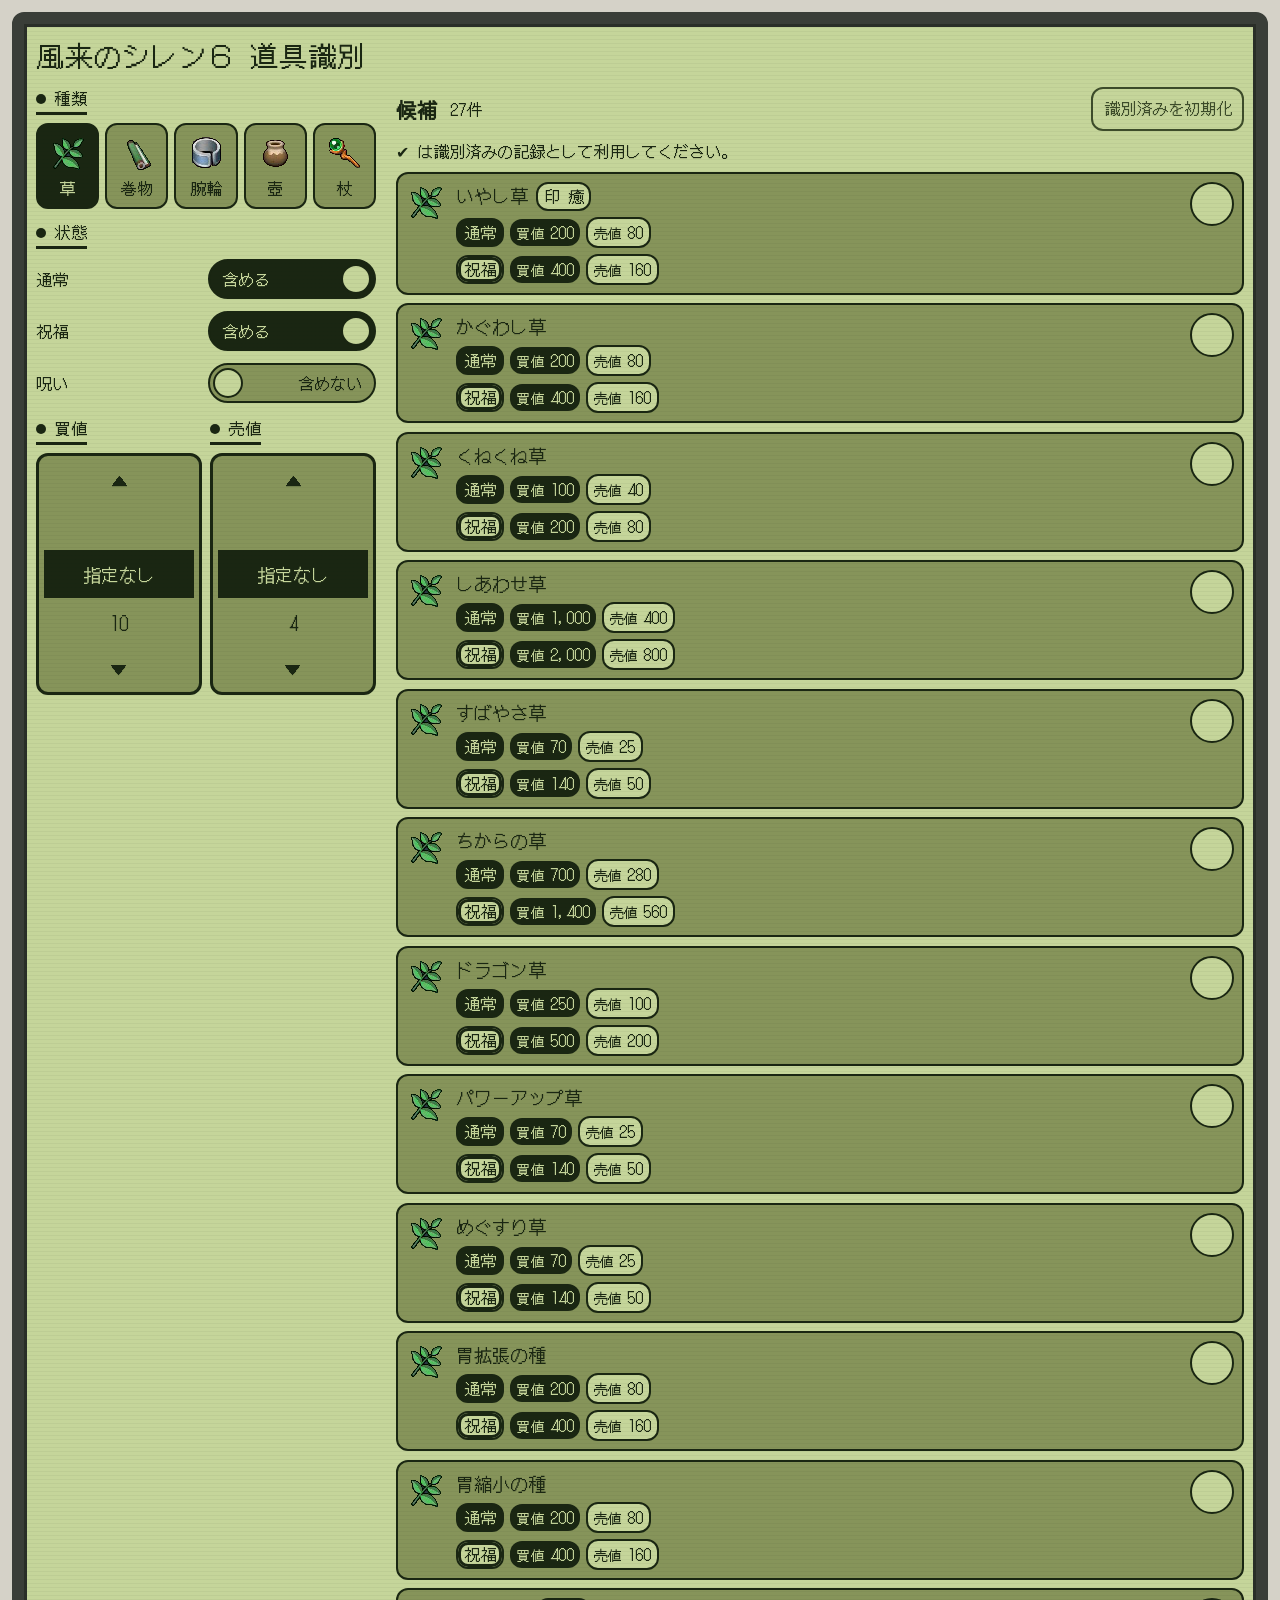
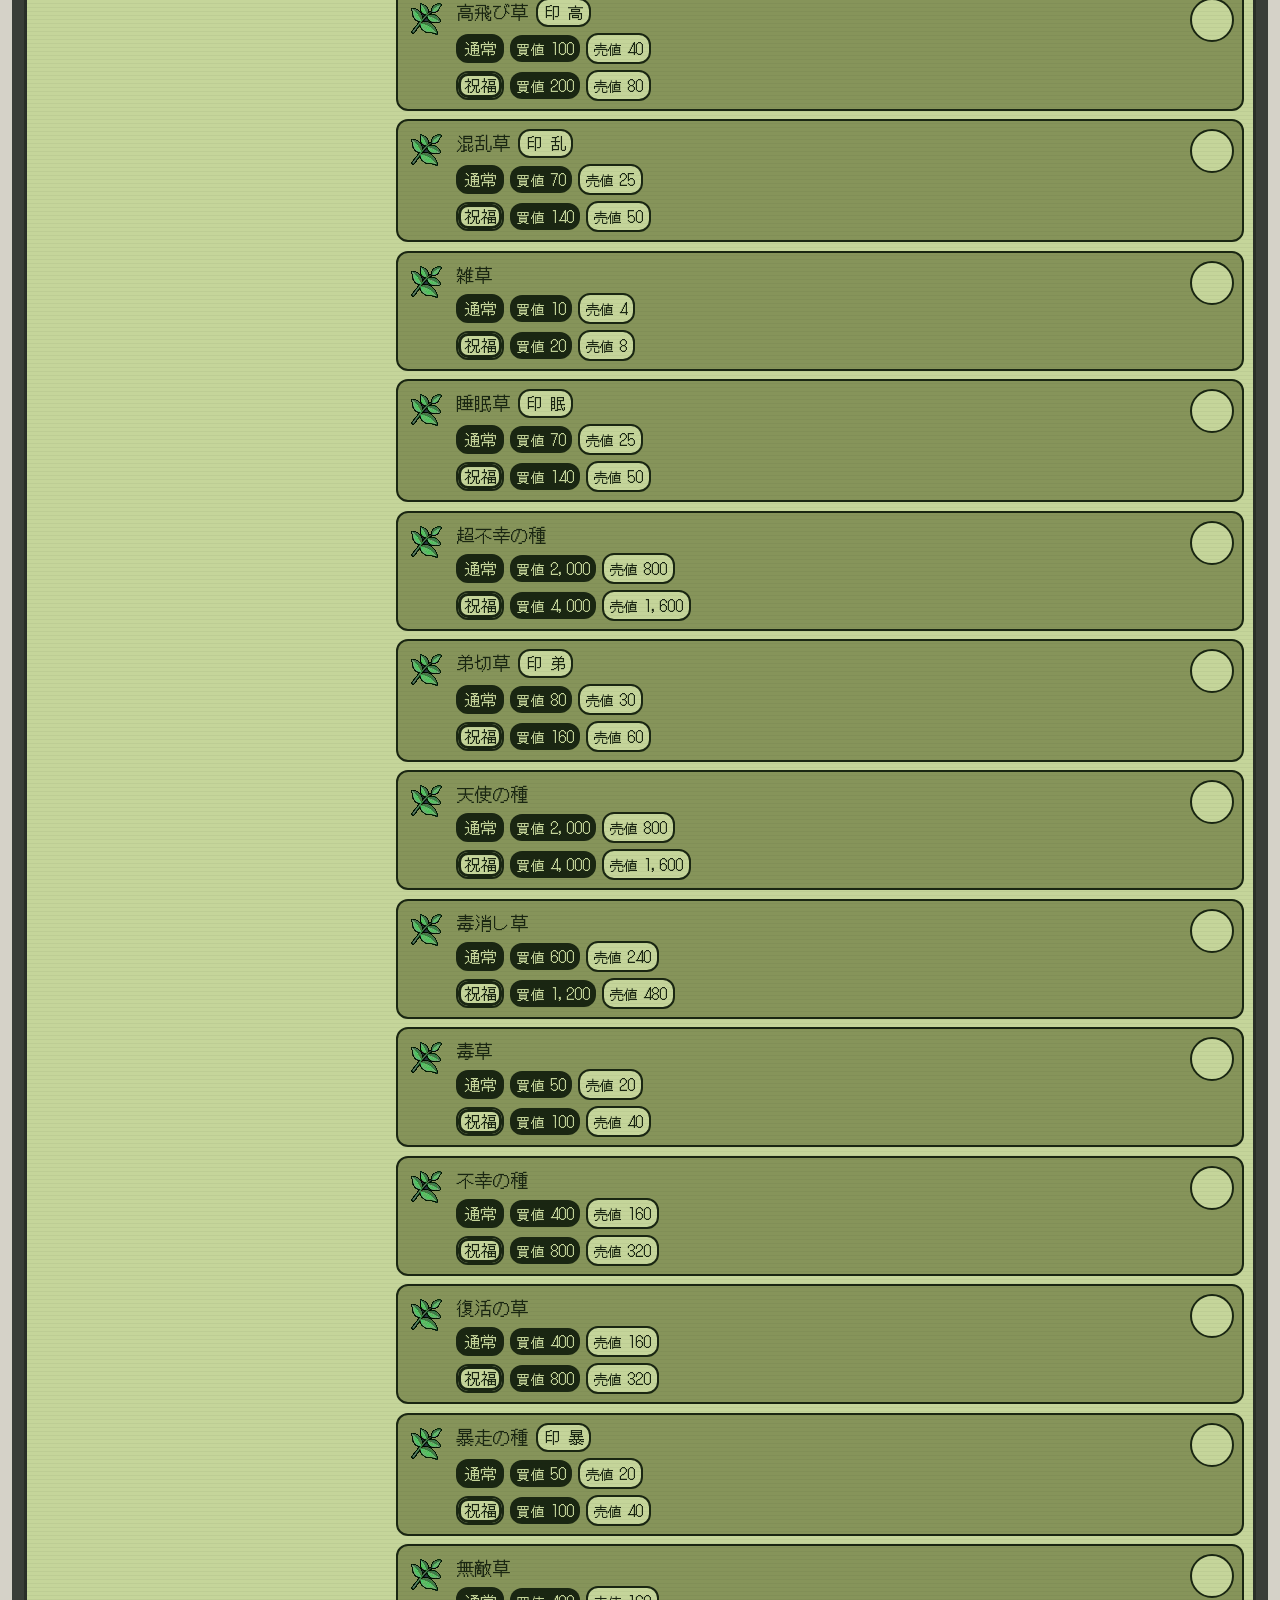
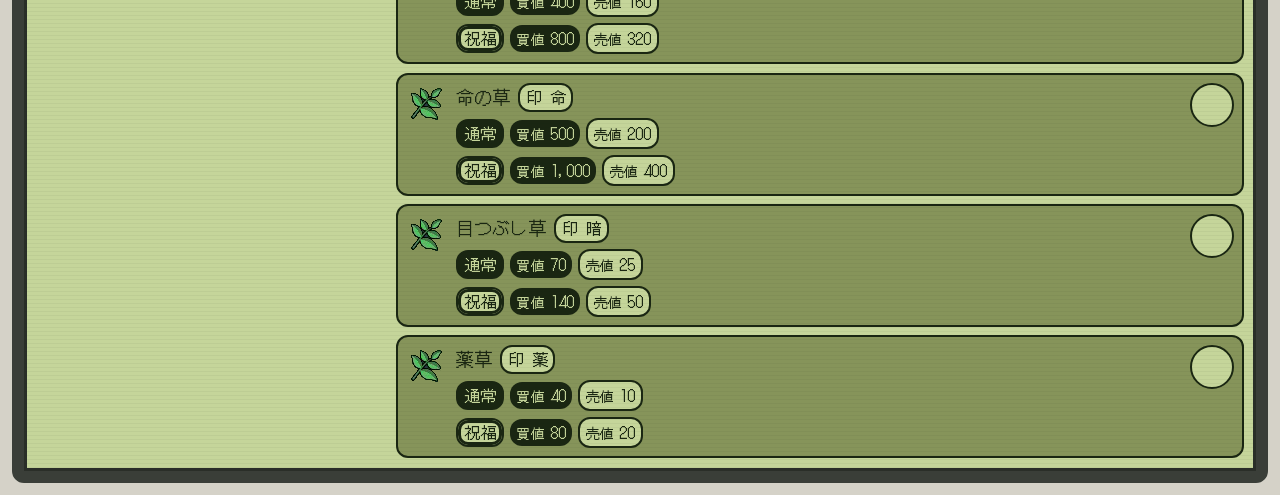
==== index.html @ 4a6f3d22 "Add the Shiren 6 item identification page. Shop prices and blessing state can be used to narrow unid" ====
<!DOCTYPE html>
<html lang="ja">
  <head>
    <meta charset="utf-8" />
    <meta name="viewport" content="width=device-width, initial-scale=1" />
    <title>風来のシレン６ 道具識別</title>
    <link rel="preconnect" href="https://fonts.googleapis.com" />
    <link rel="preconnect" href="https://fonts.gstatic.com" crossorigin />
    <link
      href="https://fonts.googleapis.com/css2?family=DotGothic16&display=swap"
      rel="stylesheet"
    />
    <link rel="stylesheet" href="./styles.css" />
  </head>
  <body>
    <main id="app"></main>
    <script type="module" src="./js/app.js"></script>
  </body>
</html>
---- styles.css ----
:root {
  --gb-darkest: #1a2612;
  --gb-dark: #3d4c2a;
  --gb-light: #86945a;
  --gb-lightest: #c5d59a;
  --gb-shell: #d5d2c8;
  --gb-bezel: #3a3e38;
  --row: 48px;
  --radius-frame: 12px;
  --radius-pill: 999px;
  --radius-circle: 50%;
  font-family: "DotGothic16", "Yu Gothic UI", monospace;
  color: var(--gb-darkest);
  background: var(--gb-shell);
}

*,
*::before,
*::after {
  box-sizing: border-box;
}

body {
  margin: 0;
  min-height: 100dvh;
  padding: 12px;
  background: var(--gb-shell);
  color: var(--gb-darkest);
  font-family: "DotGothic16", "Yu Gothic UI", monospace;
  font-size: 16px;
  line-height: 1.45;
  -webkit-font-smoothing: none;
  -moz-osx-font-smoothing: unset;
}

#app {
  position: relative;
  min-height: calc(100dvh - 24px);
  padding: 12px;
  background: var(--gb-lightest);
  border: 12px solid var(--gb-bezel);
  border-radius: var(--radius-frame);
  box-shadow: inset 0 0 0 3px #2a2e28;
  color: var(--gb-darkest);
}

#app::before {
  content: "";
  position: absolute;
  inset: 0;
  pointer-events: none;
  z-index: 4;
  background: repeating-linear-gradient(
    to bottom,
    transparent 0 3px,
    rgba(26, 38, 18, 0.045) 3px 4px
  );
}

.page-header,
.layout {
  position: relative;
  z-index: 1;
}

.page-header {
  margin-bottom: 12px;
}

.page-title {
  margin: 0;
  font-family: "DotGothic16", "Yu Gothic UI", monospace;
  font-size: 24px;
  font-weight: 400;
  letter-spacing: 0.02em;
  line-height: 1.4;
}

.layout {
  display: flex;
  flex-direction: column;
  gap: 12px;
}

.controls,
.results {
  padding: 0;
  background: transparent;
  border: 0;
}

.control-block + .control-block {
  margin-top: 12px;
}

.control-label {
  display: flex;
  align-items: center;
  gap: 8px;
  width: fit-content;
  margin: 0 0 8px;
  padding-bottom: 2px;
  border-bottom: 3px solid var(--gb-darkest);
  font-family: "DotGothic16", "Yu Gothic UI", monospace;
  font-size: 16px;
  font-weight: 400;
  letter-spacing: 0.04em;
  color: var(--gb-darkest);
}

.control-label::before {
  content: "";
  width: 10px;
  height: 10px;
  flex: 0 0 auto;
  border-radius: var(--radius-circle);
  background: var(--gb-darkest);
}

.category-row {
  display: grid;
  grid-template-columns: repeat(5, minmax(0, 1fr));
  gap: 6px;
}

.status-row {
  display: flex;
  flex-direction: column;
  gap: 8px;
}

.chip-row {
  display: flex;
  flex-wrap: wrap;
  gap: 6px;
}

.status-option {
  display: flex;
  align-items: center;
  justify-content: space-between;
  gap: 12px;
  min-height: 44px;
}

.status-option-label {
  font-size: 16px;
  font-weight: 400;
  color: var(--gb-darkest);
}

.status-switch {
  position: relative;
  flex: 0 0 auto;
  width: 168px;
  height: 40px;
  min-height: 40px;
  min-width: 168px;
  border: 2px solid var(--gb-darkest);
  border-radius: var(--radius-pill);
  background: var(--gb-light);
  color: var(--gb-darkest);
  font-family: "DotGothic16", "Yu Gothic UI", monospace;
  font-size: 16px;
  line-height: 1;
  cursor: pointer;
  padding: 0 12px;
  display: inline-flex;
  align-items: center;
  justify-content: flex-end;
  -webkit-tap-highlight-color: transparent;
  outline: none;
}

.status-switch.is-on {
  background: var(--gb-darkest);
  color: var(--gb-lightest);
  justify-content: flex-start;
}

.status-switch-text {
  position: relative;
  z-index: 1;
  pointer-events: none;
}

.status-switch-knob {
  position: absolute;
  top: 50%;
  left: 3px;
  width: 30px;
  height: 30px;
  margin-top: -15px;
  border: 2px solid var(--gb-darkest);
  border-radius: var(--radius-circle);
  background: var(--gb-lightest);
  pointer-events: none;
  transition: transform 160ms ease;
}

.status-switch.is-on .status-switch-knob {
  transform: translateX(128px);
}

.status-switch:focus-visible {
  box-shadow: 0 0 0 3px var(--gb-darkest);
}

.category-btn,
.chip,
.nudge {
  min-height: 44px;
  min-width: 44px;
  border: 2px solid var(--gb-darkest);
  border-radius: 0;
  background: var(--gb-light);
  color: var(--gb-darkest);
  font-family: "DotGothic16", "Yu Gothic UI", monospace;
  font-size: 16px;
  line-height: 1.35;
  cursor: pointer;
  padding: 0.35rem 0.65rem;
  display: inline-flex;
  align-items: center;
  justify-content: center;
  gap: 0.35rem;
  -webkit-tap-highlight-color: transparent;
}

.category-btn {
  flex-direction: column;
  padding: 0.45rem 0.25rem;
  border-radius: var(--radius-frame);
}

.chip {
  border-radius: var(--radius-frame);
}

.category-icon {
  width: 40px;
  height: 40px;
  object-fit: contain;
  image-rendering: pixelated;
}

[hidden] {
  display: none !important;
}

.category-fallback,
.result-fallback {
  display: inline-flex;
  align-items: center;
  justify-content: center;
  width: 40px;
  height: 40px;
  border: 2px solid var(--gb-darkest);
  border-radius: var(--radius-circle);
  background: var(--gb-light);
  color: var(--gb-darkest);
  font-weight: 400;
  font-size: 16px;
}

.category-fallback.is-blessed,
.result-fallback.is-blessed {
  background: var(--gb-lightest);
  box-shadow: inset 0 0 0 3px var(--gb-darkest);
}

.category-fallback.is-cursed,
.result-fallback.is-cursed {
  background: repeating-linear-gradient(
    45deg,
    var(--gb-darkest) 0 2px,
    var(--gb-dark) 2px 4px
  );
  color: var(--gb-lightest);
}

.category-label {
  font-size: 16px;
  font-weight: 400;
}

.category-btn.is-selected,
.chip.is-selected {
  background: var(--gb-darkest);
  border-color: var(--gb-darkest);
  color: var(--gb-lightest);
}

.price-row {
  display: grid;
  grid-template-columns: 1fr 1fr;
  gap: 8px;
  margin-top: 12px;
}

.price-row .control-block {
  margin-top: 0;
}

.reel {
  background: var(--gb-light);
  border: 3px solid var(--gb-darkest);
  border-radius: var(--radius-frame);
  padding: 2px;
}

.nudge-row {
  display: flex;
  justify-content: center;
}

.nudge {
  width: 44px;
  height: 44px;
  border: 0;
  background: transparent;
  color: var(--gb-darkest);
  font-size: 16px;
  padding: 0;
}

.reel-window {
  position: relative;
  height: calc(var(--row) * 3);
  overflow: hidden;
  touch-action: none;
  outline: none;
}

.reel-window:focus {
  box-shadow: inset 0 0 0 2px var(--gb-darkest);
}

.reel-cursor {
  position: absolute;
  left: 3px;
  right: 3px;
  top: var(--row);
  height: var(--row);
  background: var(--gb-darkest);
  pointer-events: none;
  z-index: 0;
}

.reel-strip {
  position: relative;
  z-index: 1;
}

.reel-item {
  display: flex;
  align-items: center;
  justify-content: center;
  width: 100%;
  height: var(--row);
  background: transparent;
  color: var(--gb-dark);
  font-family: "DotGothic16", "Yu Gothic UI", monospace;
  font-variant-numeric: tabular-nums;
  font-size: 18px;
  line-height: 1;
}

.reel-item.is-near {
  color: var(--gb-darkest);
}

.reel-item.is-selected {
  color: var(--gb-lightest);
  background: transparent;
}

.results-head {
  display: flex;
  align-items: center;
  flex-wrap: wrap;
  gap: 0.75rem;
  margin-bottom: 8px;
}

.results-title {
  margin: 0;
  font-family: "DotGothic16", "Yu Gothic UI", monospace;
  font-size: 20px;
  letter-spacing: 0.04em;
}

.results-count {
  color: var(--gb-darkest);
  font-size: 16px;
  font-variant-numeric: tabular-nums;
}

.results-hint {
  margin: 0 0 8px;
  font-size: 16px;
  line-height: 1.55;
  color: var(--gb-darkest);
}

.reset-identified,
.reset-confirm-no,
.reset-confirm-yes {
  min-height: 44px;
  border: 2px solid var(--gb-darkest);
  border-radius: var(--radius-frame);
  background: var(--gb-light);
  color: var(--gb-darkest);
  font-family: "DotGothic16", "Yu Gothic UI", monospace;
  font-size: 16px;
  line-height: 1.35;
  padding: 0.35rem 0.65rem;
  cursor: pointer;
  -webkit-tap-highlight-color: transparent;
}

.reset-identified {
  margin-left: auto;
}

.reset-identified:disabled {
  cursor: default;
  color: var(--gb-dark);
  border-color: var(--gb-dark);
  background: var(--gb-lightest);
}

.reset-identified:focus-visible,
.reset-confirm-no:focus-visible,
.reset-confirm-yes:focus-visible {
  outline: none;
  box-shadow: inset 0 0 0 3px var(--gb-darkest);
}

.reset-confirm {
  margin: 0 0 8px;
  padding: 8px;
  border: 2px solid var(--gb-darkest);
  border-radius: var(--radius-frame);
  background: var(--gb-lightest);
}

.reset-confirm-text {
  margin: 0 0 8px;
  font-size: 16px;
  line-height: 1.55;
}

.reset-confirm-actions {
  display: flex;
  flex-wrap: wrap;
  gap: 6px;
}

.reset-confirm-yes {
  background: var(--gb-darkest);
  color: var(--gb-lightest);
}

.reset-confirm-yes:focus-visible {
  box-shadow: inset 0 0 0 3px var(--gb-lightest);
}

.results-empty {
  margin: 0;
  color: var(--gb-darkest);
  font-size: 16px;
  padding: 0.75rem 0;
}

.results-list {
  list-style: none;
  margin: 0;
  padding: 0;
  display: flex;
  flex-direction: column;
  gap: 8px;
  position: relative;
}

.result-row {
  display: flex;
  gap: 10px;
  align-items: flex-start;
  padding: 8px;
  background: var(--gb-light);
  border: 2px solid var(--gb-darkest);
  border-radius: var(--radius-frame);
  will-change: transform, opacity;
}

.result-row.is-leaving {
  pointer-events: none;
}

.result-row.is-identified {
  background: var(--gb-lightest);
}

.identify-toggle {
  flex: 0 0 auto;
  width: 44px;
  height: 44px;
  margin-left: auto;
  border: 2px solid var(--gb-darkest);
  border-radius: var(--radius-circle);
  background: var(--gb-lightest);
  color: var(--gb-darkest);
  font-family: "DotGothic16", "Yu Gothic UI", monospace;
  font-size: 22px;
  line-height: 1;
  padding: 0;
  display: inline-flex;
  align-items: center;
  justify-content: center;
  cursor: pointer;
  -webkit-tap-highlight-color: transparent;
}

.identify-toggle[aria-pressed='true'] {
  background: var(--gb-darkest);
  color: var(--gb-lightest);
}

.identify-toggle:focus-visible {
  outline: none;
  box-shadow: inset 0 0 0 3px var(--gb-dark);
}

.identify-toggle[aria-pressed='true']:focus-visible {
  box-shadow: inset 0 0 0 3px var(--gb-lightest);
}

.result-icon img {
  width: 40px;
  height: 40px;
  object-fit: contain;
  display: block;
  image-rendering: pixelated;
}

.result-fallback {
  width: 40px;
  height: 40px;
  font-size: 16px;
}

.result-body {
  flex: 1;
  min-width: 0;
}

.result-title {
  display: flex;
  flex-wrap: wrap;
  gap: 0.5rem;
  align-items: baseline;
}

.result-name {
  font-weight: 400;
  font-size: 18px;
}

.result-mark {
  font-size: 16px;
  color: var(--gb-darkest);
  border: 2px solid var(--gb-darkest);
  border-radius: var(--radius-frame);
  background: var(--gb-lightest);
  padding: 0.05rem 0.35rem;
}

.result-range,
.result-params {
  margin-top: 0.25rem;
  font-size: 16px;
  color: var(--gb-darkest);
}

.result-prices {
  display: flex;
  flex-wrap: wrap;
  align-items: center;
  gap: 6px;
  margin-top: 6px;
}

.price-box {
  display: inline-flex;
  align-items: baseline;
  gap: 4px;
  padding: 2px 6px;
  font-variant-numeric: tabular-nums;
  border-radius: var(--radius-frame);
}

.price-box-buy {
  background: var(--gb-darkest);
  color: var(--gb-lightest);
}

.price-box-sell {
  background: var(--gb-lightest);
  border: 2px solid var(--gb-darkest);
  color: var(--gb-darkest);
}

.price-box-k {
  font-size: 14px;
  letter-spacing: 0.04em;
}

.price-box-n {
  font-size: 16px;
  font-weight: 400;
}

.result-status {
  font-size: 16px;
  font-weight: 400;
  letter-spacing: 0.04em;
  border: 2px solid var(--gb-darkest);
  border-radius: var(--radius-frame);
  padding: 0.05rem 0.35rem;
  background: var(--gb-darkest);
  color: var(--gb-lightest);
}

.result-status.is-blessed {
  background: var(--gb-lightest);
  color: var(--gb-darkest);
  box-shadow: inset 0 0 0 3px var(--gb-darkest);
}

.result-status.is-cursed {
  background: repeating-linear-gradient(
    45deg,
    var(--gb-darkest) 0 2px,
    var(--gb-dark) 2px 4px
  );
  color: var(--gb-lightest);
}

@media (min-width: 880px) {
  .layout {
    display: grid;
    grid-template-columns: minmax(280px, 340px) 1fr;
    align-items: start;
    gap: 1.25rem;
  }

  .controls {
    position: sticky;
    top: 1rem;
  }

  .page-title {
    font-size: 28px;
  }
}

@media (prefers-reduced-motion: reduce) {
  .result-row {
    transition: none !important;
  }

  .status-switch-knob {
    transition: none;
  }
}
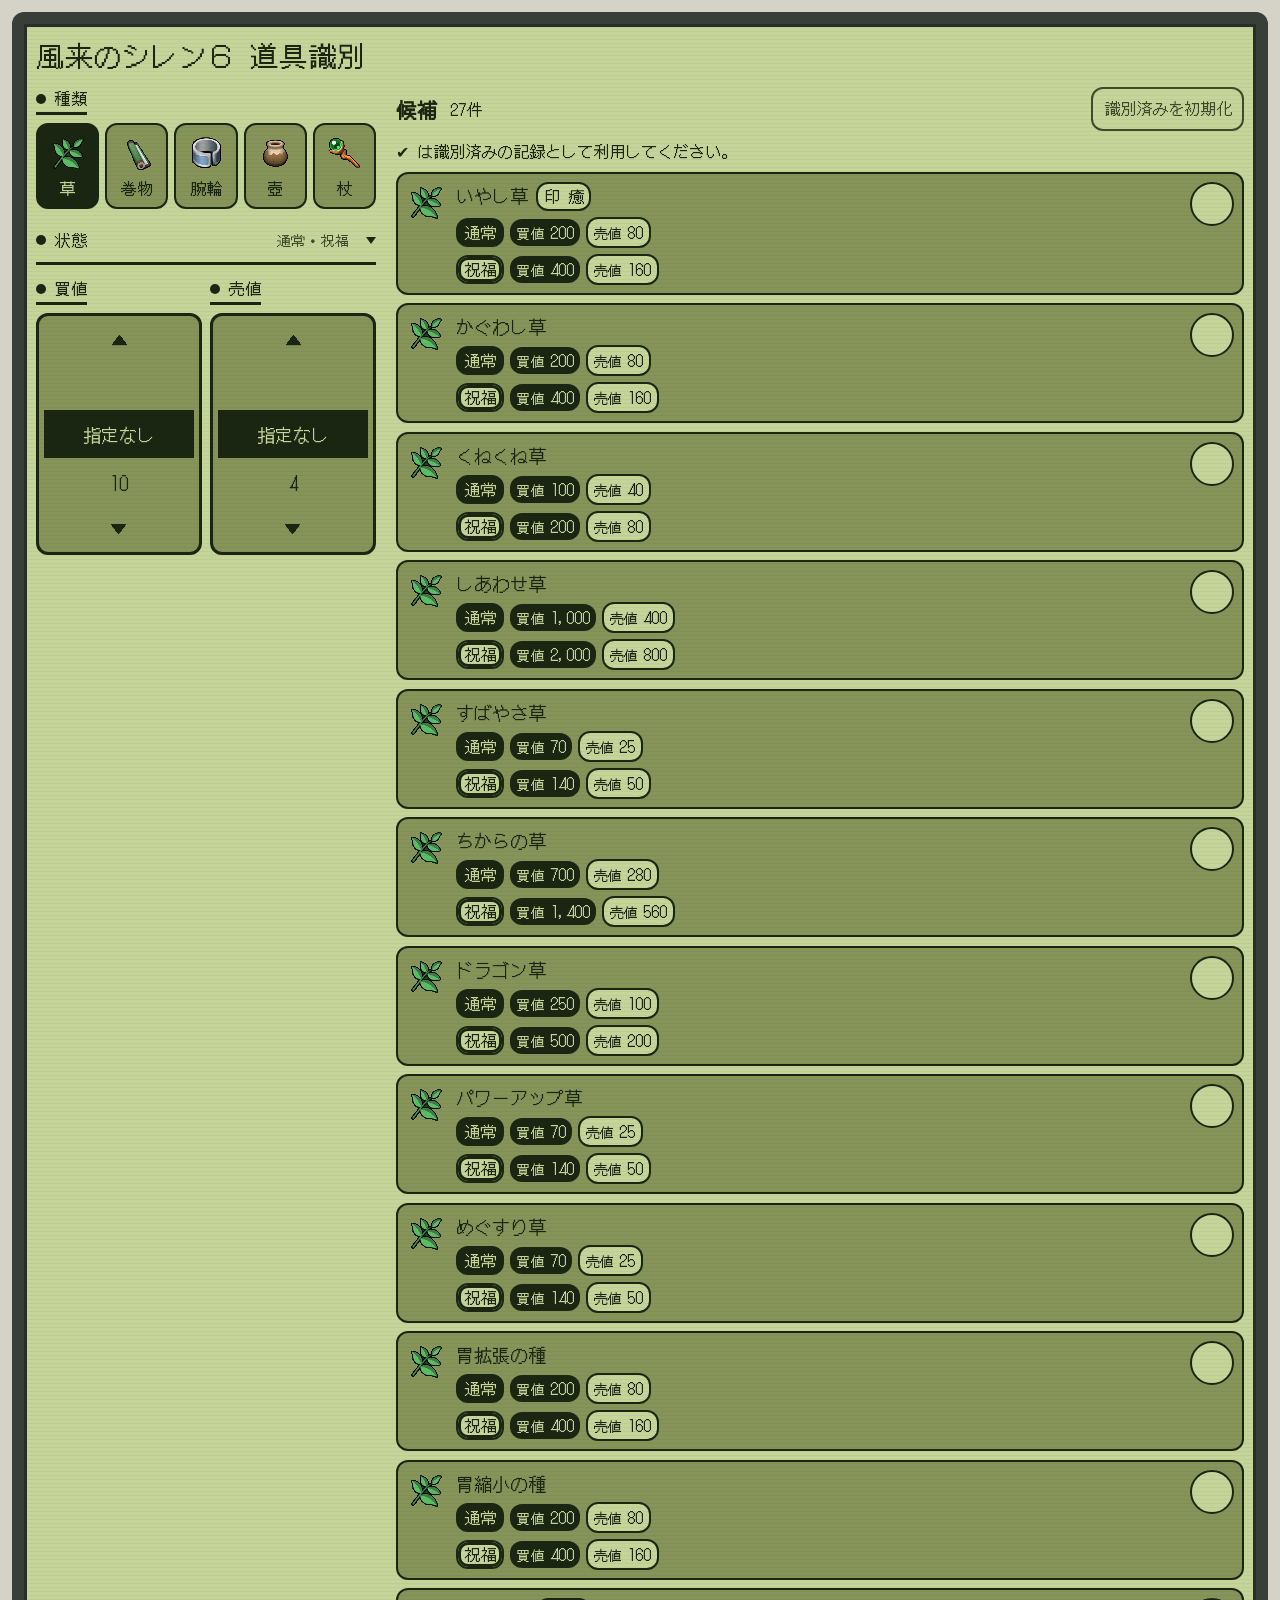
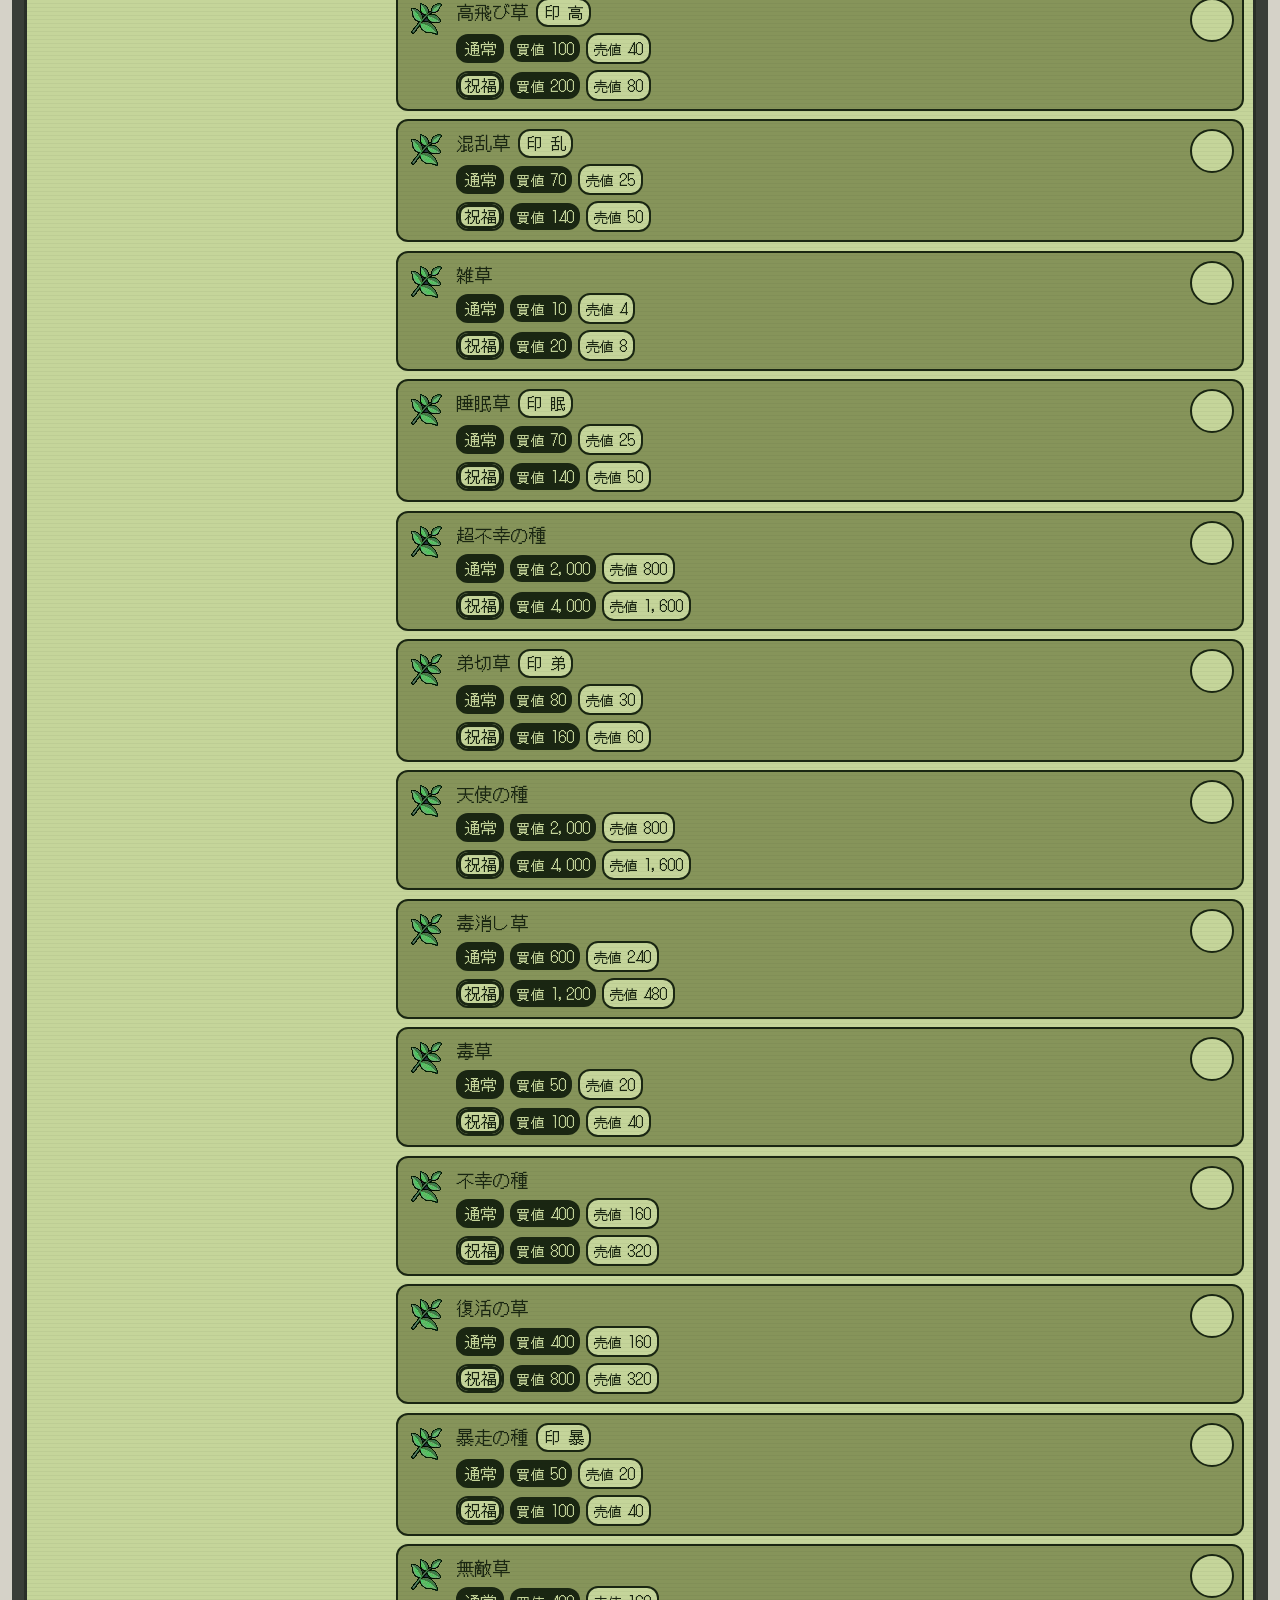
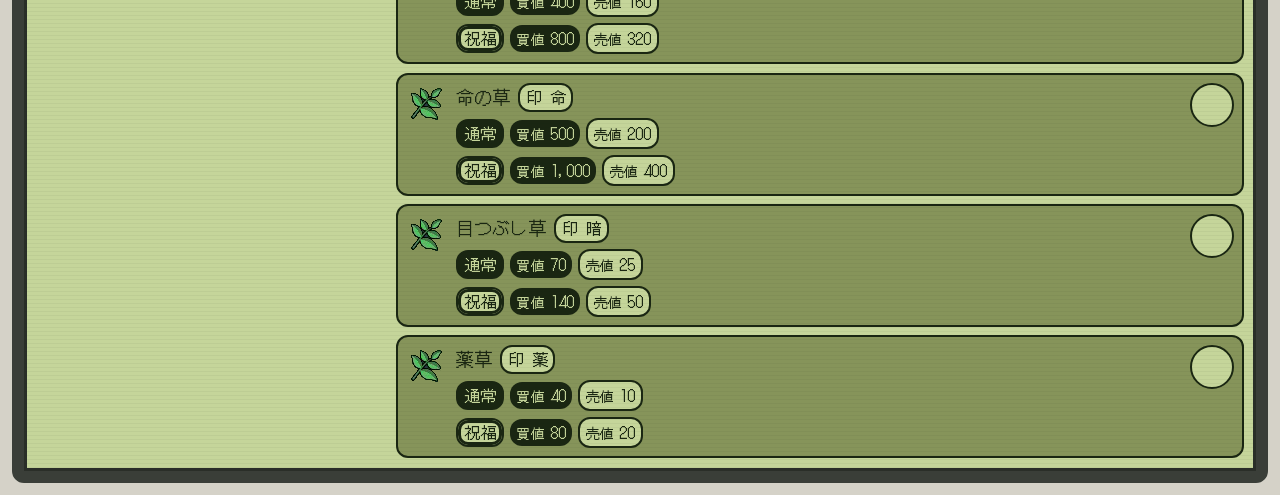
==== commit e8a52d52: "Fold status and capacity so price stays the main filter. Add the public page description, canonical " ====
--- a/index.html
+++ b/index.html
@@ -4,6 +4,42 @@
     <meta charset="utf-8" />
     <meta name="viewport" content="width=device-width, initial-scale=1" />
     <title>風来のシレン６ 道具識別</title>
+    <meta
+      name="description"
+      content="風来のシレン6 ～とぐろ島探検録～ の未識別道具を、種類と買値・売値から絞り込む道具識別ツール。"
+    />
+    <link rel="canonical" href="https://gumi-insights.github.io/shiren6/" />
+    <meta name="theme-color" content="#3a3e38" />
+    <meta property="og:title" content="風来のシレン６ 道具識別" />
+    <meta
+      property="og:description"
+      content="風来のシレン6 ～とぐろ島探検録～ の未識別道具を、種類と買値・売値から絞り込む道具識別ツール。"
+    />
+    <meta property="og:type" content="website" />
+    <meta property="og:locale" content="ja_JP" />
+    <meta property="og:url" content="https://gumi-insights.github.io/shiren6/" />
+    <meta property="og:image" content="https://gumi-insights.github.io/shiren6/assets/og-image.png" />
+    <meta property="og:image:width" content="1200" />
+    <meta property="og:image:height" content="630" />
+    <meta name="twitter:card" content="summary_large_image" />
+    <meta name="twitter:title" content="風来のシレン６ 道具識別" />
+    <meta
+      name="twitter:description"
+      content="風来のシレン6 ～とぐろ島探検録～ の未識別道具を、種類と買値・売値から絞り込む道具識別ツール。"
+    />
+    <meta name="twitter:image" content="https://gumi-insights.github.io/shiren6/assets/og-image.png" />
+    <script type="application/ld+json">
+      {
+        "@context": "https://schema.org",
+        "@type": "WebApplication",
+        "name": "風来のシレン６ 道具識別",
+        "description": "風来のシレン6 ～とぐろ島探検録～ の未識別道具を、種類と買値・売値から絞り込む道具識別ツール。",
+        "url": "https://gumi-insights.github.io/shiren6/",
+        "inLanguage": "ja",
+        "applicationCategory": "GameApplication",
+        "browserRequirements": "Requires JavaScript"
+      }
+    </script>
     <link rel="preconnect" href="https://fonts.googleapis.com" />
     <link rel="preconnect" href="https://fonts.gstatic.com" crossorigin />
     <link
@@ -13,7 +49,14 @@
     <link rel="stylesheet" href="./styles.css" />
   </head>
   <body>
-    <main id="app"></main>
+    <main id="app">
+      <noscript>
+        <p class="noscript">
+          風来のシレン6 ～とぐろ島探検録～ の未識別道具を、種類と買値・売値から絞り込む道具識別ツール。表示には
+          JavaScript が必要です。
+        </p>
+      </noscript>
+    </main>
     <script type="module" src="./js/app.js"></script>
   </body>
 </html>
--- a/styles.css
+++ b/styles.css
@@ -67,6 +67,11 @@
   margin-bottom: 12px;
 }
 
+.noscript {
+  margin: 0;
+  font-size: 16px;
+}
+
 .page-title {
   margin: 0;
   font-family: "DotGothic16", "Yu Gothic UI", monospace;
@@ -91,6 +96,57 @@
 
 .control-block + .control-block {
   margin-top: 12px;
+}
+
+.control-fold {
+  margin-top: 12px;
+}
+
+.control-fold > summary.control-label {
+  width: 100%;
+  min-height: 44px;
+  margin-bottom: 0;
+  cursor: pointer;
+  list-style: none;
+  user-select: none;
+  -webkit-tap-highlight-color: transparent;
+}
+
+.control-fold > summary::-webkit-details-marker,
+.control-fold > summary::marker {
+  display: none;
+  content: "";
+}
+
+.control-fold[open] > summary.control-label {
+  margin-bottom: 8px;
+}
+
+.control-fold > summary:focus-visible {
+  outline: 2px solid var(--gb-darkest);
+  outline-offset: 2px;
+}
+
+.fold-value {
+  margin-left: auto;
+  color: var(--gb-dark);
+  font-size: 14px;
+}
+
+.control-fold > summary.control-label::after {
+  content: "";
+  width: 0;
+  height: 0;
+  margin-left: 8px;
+  flex: 0 0 auto;
+  border-left: 5px solid transparent;
+  border-right: 5px solid transparent;
+  border-top: 7px solid var(--gb-darkest);
+}
+
+.control-fold[open] > summary.control-label::after {
+  border-top: 0;
+  border-bottom: 7px solid var(--gb-darkest);
 }
 
 .control-label {
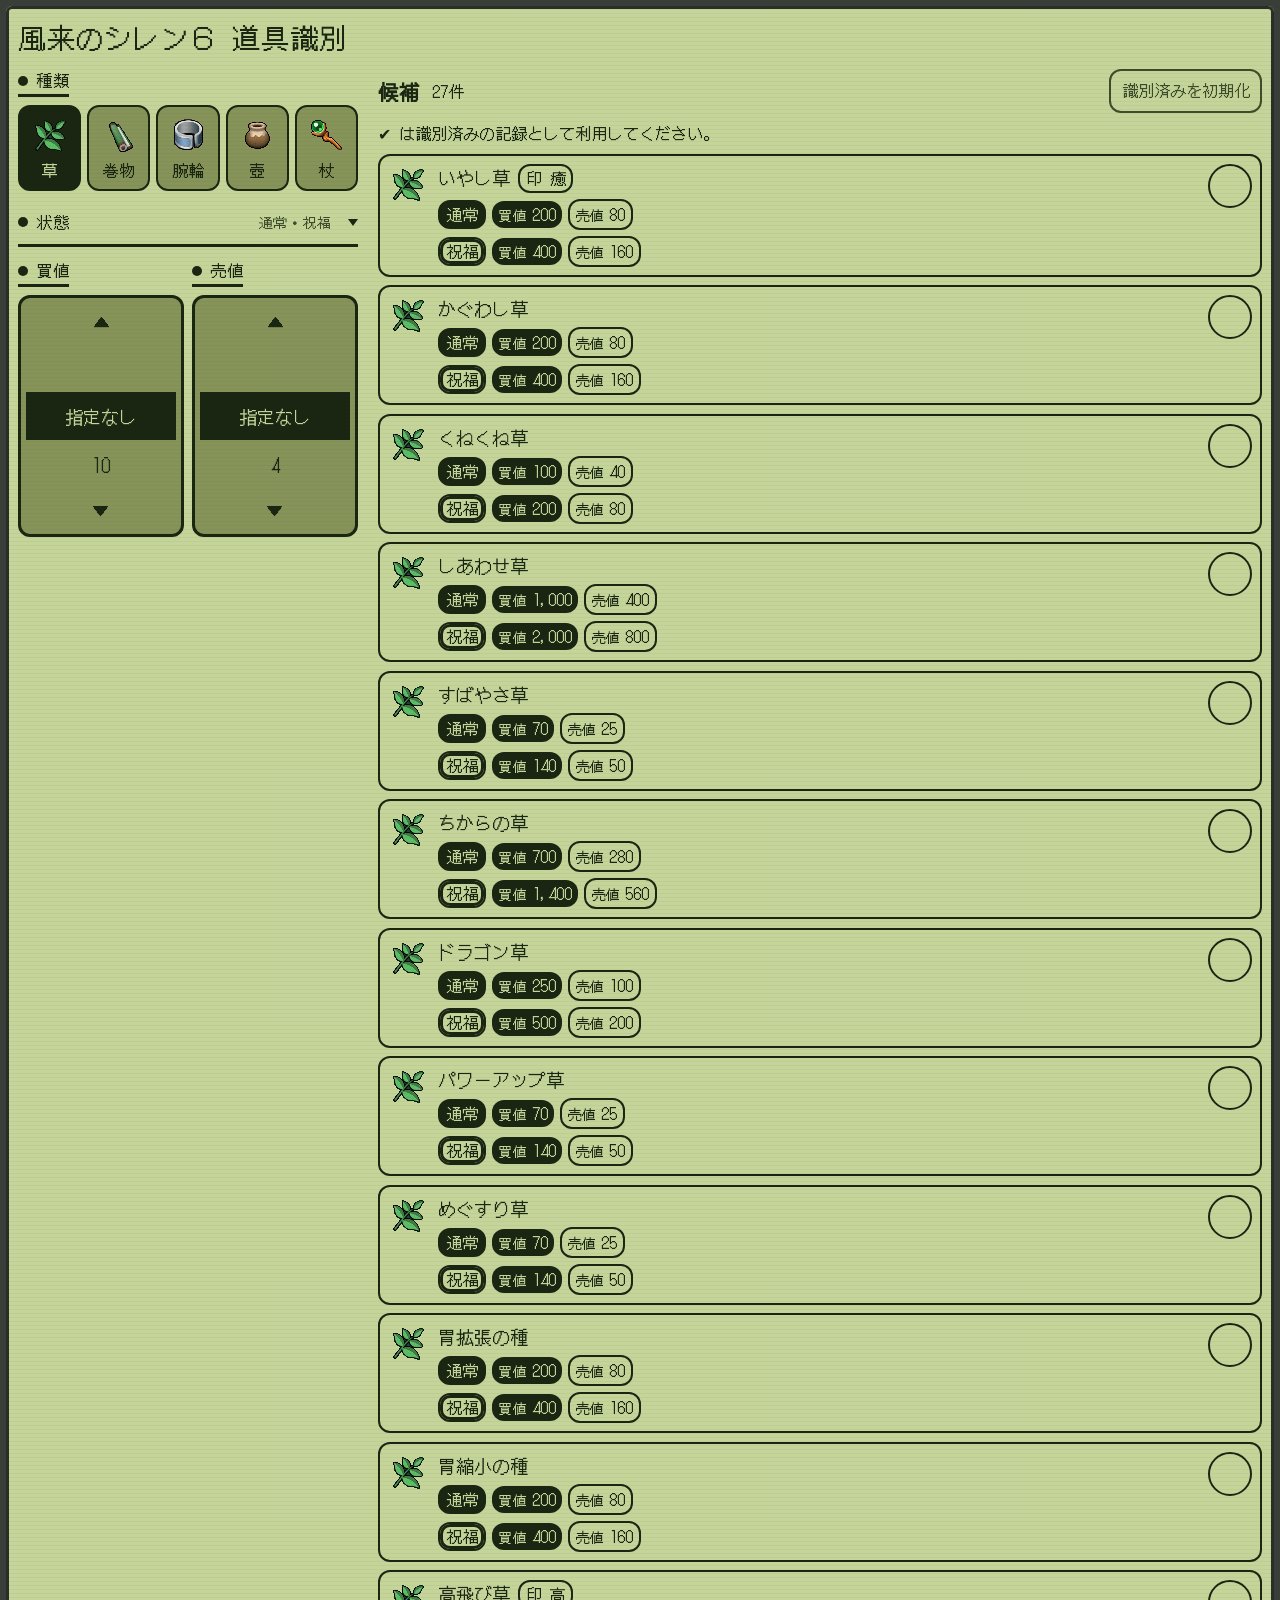
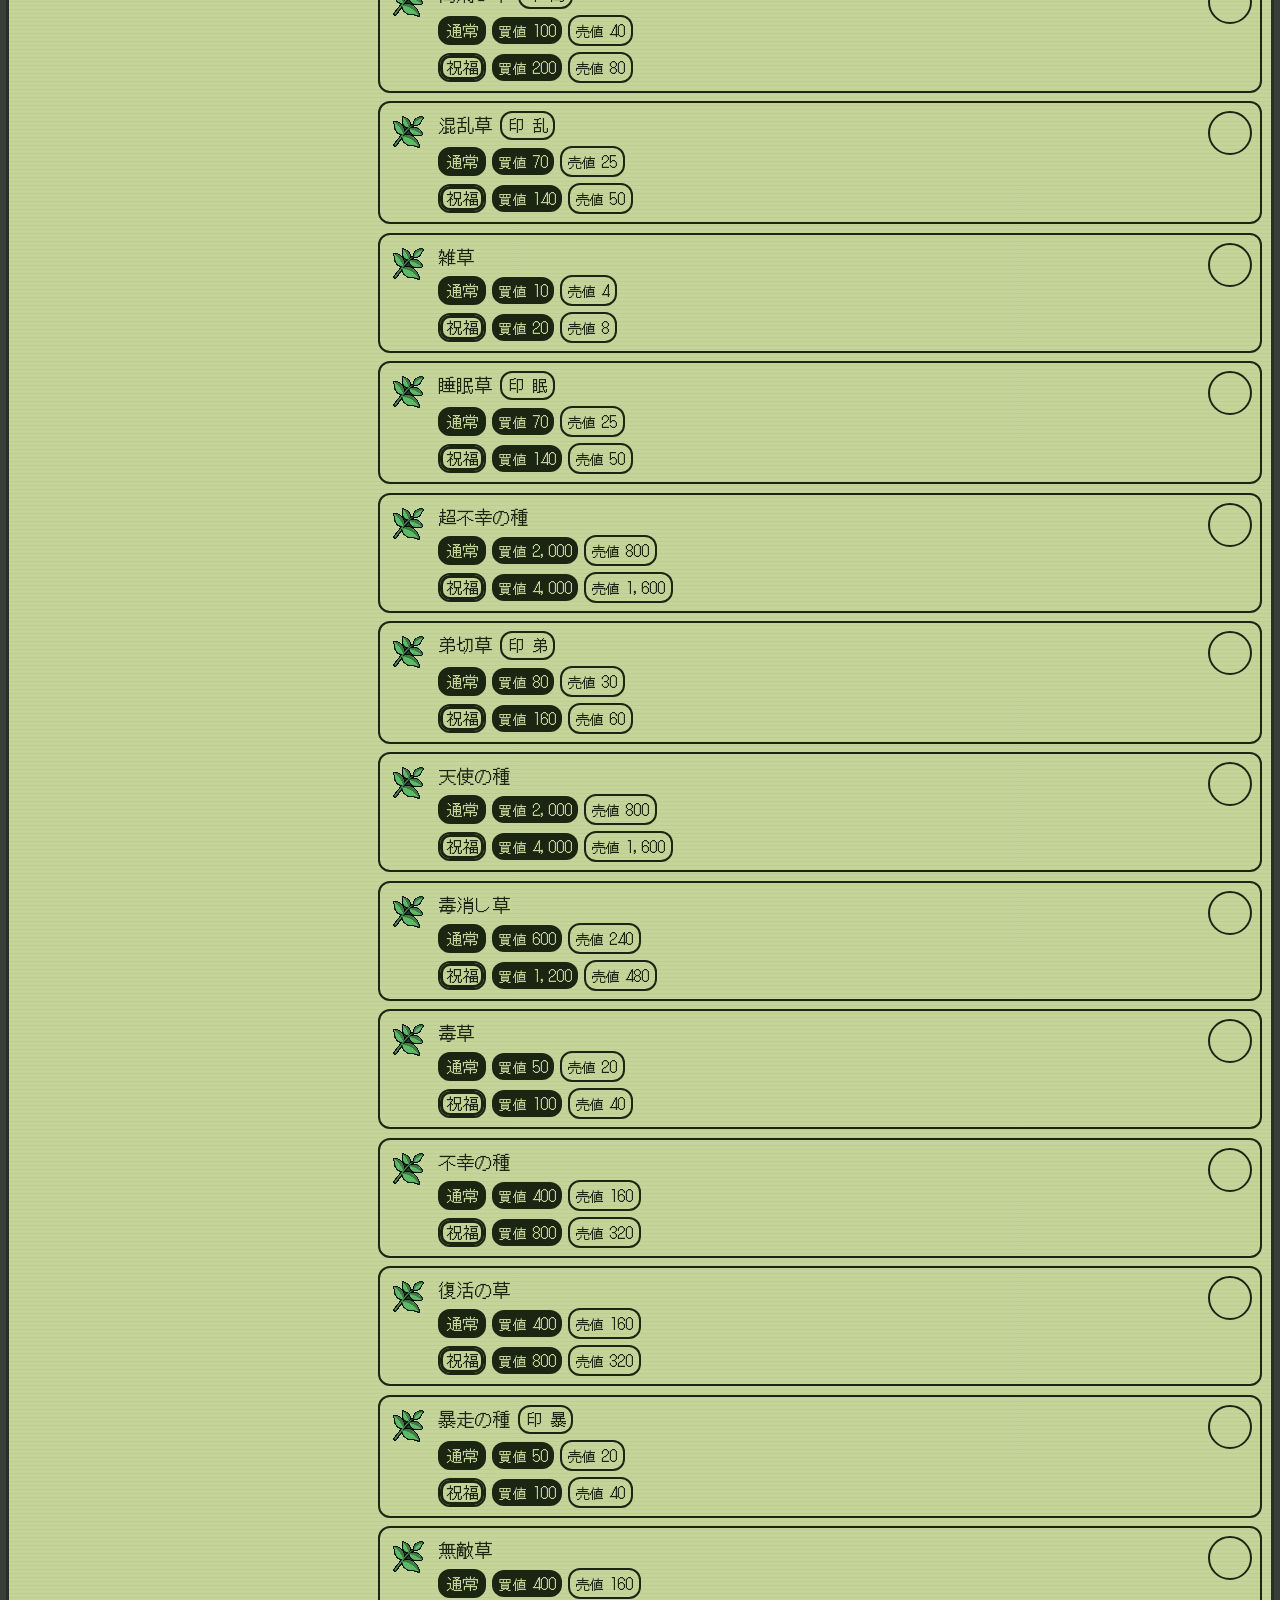
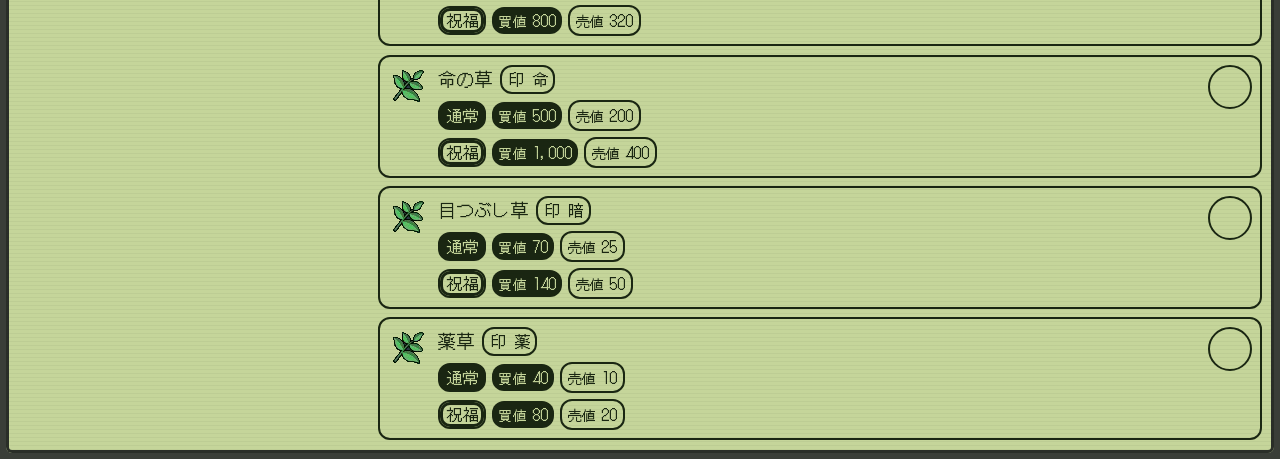
==== commit 8d0a9d12: "Add the favicon, home-screen icons, and share image. Co-authored-by: Cursor <cursoragent@cursor.com>" ====
--- a/index.html
+++ b/index.html
@@ -20,7 +20,7 @@
     <meta property="og:url" content="https://gumi-insights.github.io/shiren6/" />
     <meta property="og:image" content="https://gumi-insights.github.io/shiren6/assets/og-image.png" />
     <meta property="og:image:width" content="1200" />
-    <meta property="og:image:height" content="630" />
+    <meta property="og:image:height" content="629" />
     <meta name="twitter:card" content="summary_large_image" />
     <meta name="twitter:title" content="風来のシレン６ 道具識別" />
     <meta
@@ -46,6 +46,11 @@
       href="https://fonts.googleapis.com/css2?family=DotGothic16&display=swap"
       rel="stylesheet"
     />
+    <link rel="icon" href="./favicon.ico" sizes="16x16 32x32 48x48" />
+    <link rel="icon" href="./assets/favicon-32.png" sizes="32x32" type="image/png" />
+    <link rel="icon" href="./assets/favicon.svg" type="image/svg+xml" />
+    <link rel="apple-touch-icon" href="./assets/apple-touch-icon.png" sizes="180x180" />
+    <link rel="manifest" href="./site.webmanifest" />
     <link rel="stylesheet" href="./styles.css" />
   </head>
   <body>
--- a/styles.css
+++ b/styles.css
@@ -11,7 +11,7 @@
   --radius-circle: 50%;
   font-family: "DotGothic16", "Yu Gothic UI", monospace;
   color: var(--gb-darkest);
-  background: var(--gb-shell);
+  background: var(--gb-bezel);
 }
 
 *,
@@ -23,24 +23,24 @@
 body {
   margin: 0;
   min-height: 100dvh;
-  padding: 12px;
-  background: var(--gb-shell);
+  padding: 0;
+  background: var(--gb-lightest);
   color: var(--gb-darkest);
   font-family: "DotGothic16", "Yu Gothic UI", monospace;
   font-size: 16px;
   line-height: 1.45;
+  border: 6px solid var(--gb-bezel);
+  border-radius: var(--radius-frame);
+  box-shadow: inset 0 0 0 3px #2a2e28;
   -webkit-font-smoothing: none;
   -moz-osx-font-smoothing: unset;
 }
 
 #app {
   position: relative;
-  min-height: calc(100dvh - 24px);
+  min-height: calc(100dvh - 12px);
   padding: 12px;
-  background: var(--gb-lightest);
-  border: 12px solid var(--gb-bezel);
-  border-radius: var(--radius-frame);
-  box-shadow: inset 0 0 0 3px #2a2e28;
+  background: transparent;
   color: var(--gb-darkest);
 }
 
@@ -544,7 +544,7 @@
   gap: 10px;
   align-items: flex-start;
   padding: 8px;
-  background: var(--gb-light);
+  background: var(--gb-lightest);
   border: 2px solid var(--gb-darkest);
   border-radius: var(--radius-frame);
   will-change: transform, opacity;
@@ -555,7 +555,7 @@
 }
 
 .result-row.is-identified {
-  background: var(--gb-lightest);
+  background: var(--gb-light);
 }
 
 .identify-toggle {
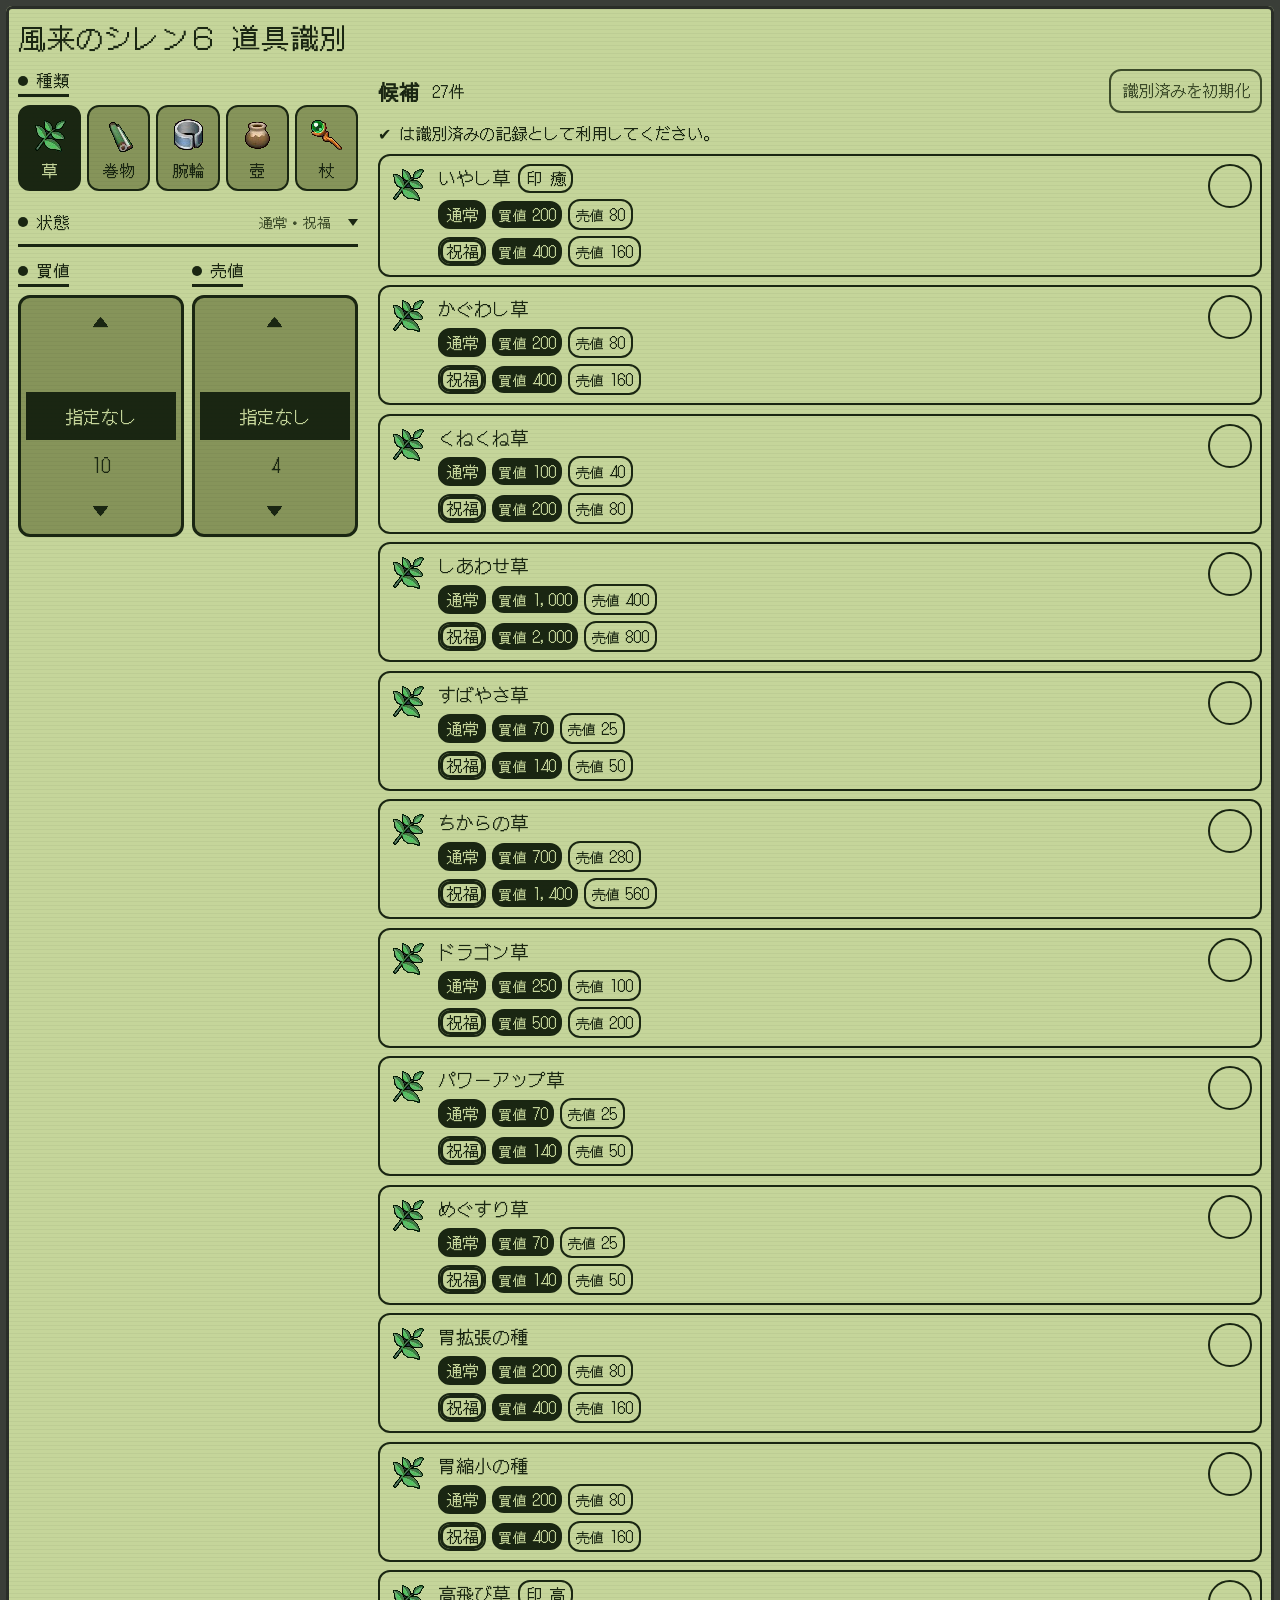
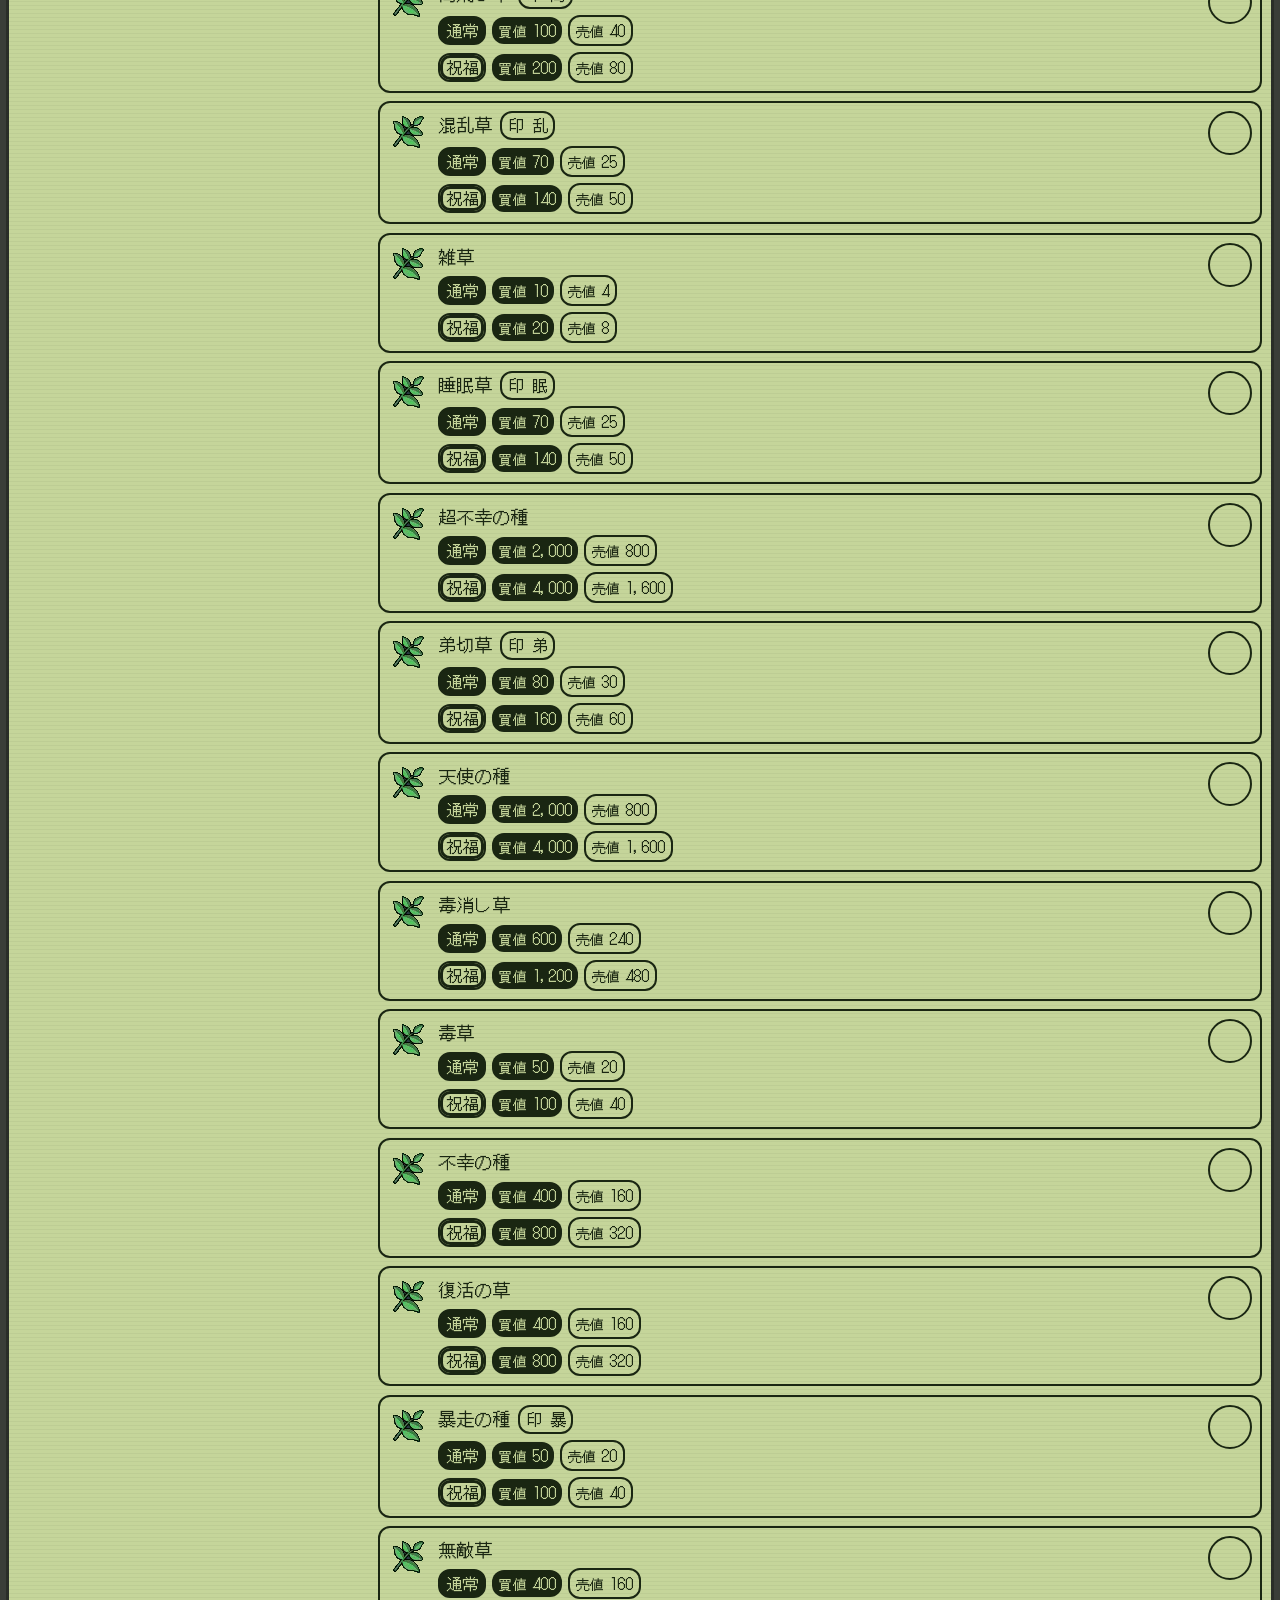
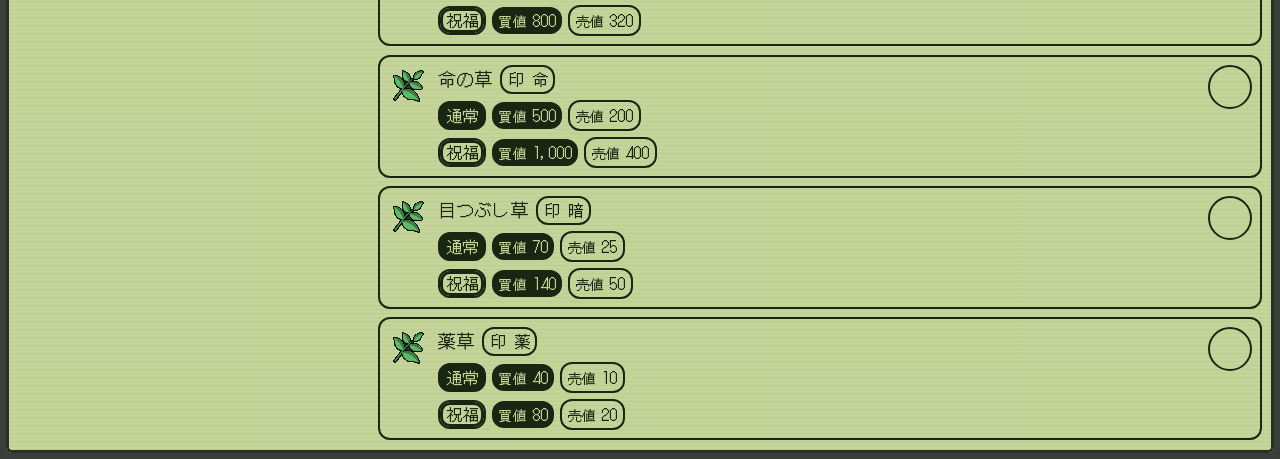
==== commit d037508d: "Serve the pixel font from the site and correct the price list. Google Fonts blocked the first paint " ====
--- a/index.html
+++ b/index.html
@@ -3,48 +3,61 @@
   <head>
     <meta charset="utf-8" />
     <meta name="viewport" content="width=device-width, initial-scale=1" />
-    <title>風来のシレン６ 道具識別</title>
+    <title>風来のシレン6 道具識別｜買値・売値</title>
     <meta
       name="description"
-      content="風来のシレン6 ～とぐろ島探検録～ の未識別道具を、種類と買値・売値から絞り込む道具識別ツール。"
+      content="風来のシレン6 ～とぐろ島探検録～ の未識別道具を、草・巻物・腕輪・壺・杖の種類と買値・売値から絞り込む道具識別ツール。"
     />
+    <meta name="robots" content="index, follow, max-image-preview:large" />
     <link rel="canonical" href="https://gumi-insights.github.io/shiren6/" />
     <meta name="theme-color" content="#3a3e38" />
-    <meta property="og:title" content="風来のシレン６ 道具識別" />
+    <meta property="og:title" content="風来のシレン6 道具識別｜買値・売値" />
     <meta
       property="og:description"
-      content="風来のシレン6 ～とぐろ島探検録～ の未識別道具を、種類と買値・売値から絞り込む道具識別ツール。"
+      content="風来のシレン6 ～とぐろ島探検録～ の未識別道具を、草・巻物・腕輪・壺・杖の種類と買値・売値から絞り込む道具識別ツール。"
     />
     <meta property="og:type" content="website" />
     <meta property="og:locale" content="ja_JP" />
     <meta property="og:url" content="https://gumi-insights.github.io/shiren6/" />
-    <meta property="og:image" content="https://gumi-insights.github.io/shiren6/assets/og-image.png" />
+    <meta property="og:image" content="https://gumi-insights.github.io/shiren6/assets/og-image.jpg" />
+    <meta property="og:image:type" content="image/jpeg" />
     <meta property="og:image:width" content="1200" />
-    <meta property="og:image:height" content="629" />
+    <meta property="og:image:height" content="630" />
+    <meta
+      property="og:image:alt"
+      content="風来のシレン6 道具識別。草、巻物、腕輪、壺、杖を買値と売値から絞り込む。"
+    />
     <meta name="twitter:card" content="summary_large_image" />
-    <meta name="twitter:title" content="風来のシレン６ 道具識別" />
+    <meta name="twitter:title" content="風来のシレン6 道具識別｜買値・売値" />
     <meta
       name="twitter:description"
-      content="風来のシレン6 ～とぐろ島探検録～ の未識別道具を、種類と買値・売値から絞り込む道具識別ツール。"
+      content="風来のシレン6 ～とぐろ島探検録～ の未識別道具を、草・巻物・腕輪・壺・杖の種類と買値・売値から絞り込む道具識別ツール。"
     />
-    <meta name="twitter:image" content="https://gumi-insights.github.io/shiren6/assets/og-image.png" />
+    <meta name="twitter:image" content="https://gumi-insights.github.io/shiren6/assets/og-image.jpg" />
+    <meta
+      name="twitter:image:alt"
+      content="風来のシレン6 道具識別。草、巻物、腕輪、壺、杖を買値と売値から絞り込む。"
+    />
     <script type="application/ld+json">
       {
         "@context": "https://schema.org",
         "@type": "WebApplication",
-        "name": "風来のシレン６ 道具識別",
-        "description": "風来のシレン6 ～とぐろ島探検録～ の未識別道具を、種類と買値・売値から絞り込む道具識別ツール。",
+        "name": "風来のシレン6 道具識別",
+        "description": "風来のシレン6 ～とぐろ島探検録～ の未識別道具を、草・巻物・腕輪・壺・杖の種類と買値・売値から絞り込む道具識別ツール。",
         "url": "https://gumi-insights.github.io/shiren6/",
+        "image": "https://gumi-insights.github.io/shiren6/assets/og-image.jpg",
         "inLanguage": "ja",
         "applicationCategory": "GameApplication",
-        "browserRequirements": "Requires JavaScript"
+        "browserRequirements": "Requires JavaScript",
+        "isAccessibleForFree": true
       }
     </script>
-    <link rel="preconnect" href="https://fonts.googleapis.com" />
-    <link rel="preconnect" href="https://fonts.gstatic.com" crossorigin />
     <link
-      href="https://fonts.googleapis.com/css2?family=DotGothic16&display=swap"
-      rel="stylesheet"
+      rel="preload"
+      href="./assets/fonts/DotGothic16-subset.woff2"
+      as="font"
+      type="font/woff2"
+      crossorigin
     />
     <link rel="icon" href="./favicon.ico" sizes="16x16 32x32 48x48" />
     <link rel="icon" href="./assets/favicon-32.png" sizes="32x32" type="image/png" />
@@ -57,7 +70,7 @@
     <main id="app">
       <noscript>
         <p class="noscript">
-          風来のシレン6 ～とぐろ島探検録～ の未識別道具を、種類と買値・売値から絞り込む道具識別ツール。表示には
+          風来のシレン6 ～とぐろ島探検録～ の未識別道具を、草・巻物・腕輪・壺・杖の種類と買値・売値から絞り込む道具識別ツール。表示には
           JavaScript が必要です。
         </p>
       </noscript>
--- a/styles.css
+++ b/styles.css
@@ -1,3 +1,14 @@
+@font-face {
+  font-family: "DotGothic16";
+  font-style: normal;
+  font-weight: 400;
+  font-display: swap;
+  src: url("assets/fonts/DotGothic16-subset.woff2") format("woff2");
+  ascent-override: 116%;
+  descent-override: 28.8%;
+  line-gap-override: 0%;
+}
+
 :root {
   --gb-darkest: #1a2612;
   --gb-dark: #3d4c2a;
